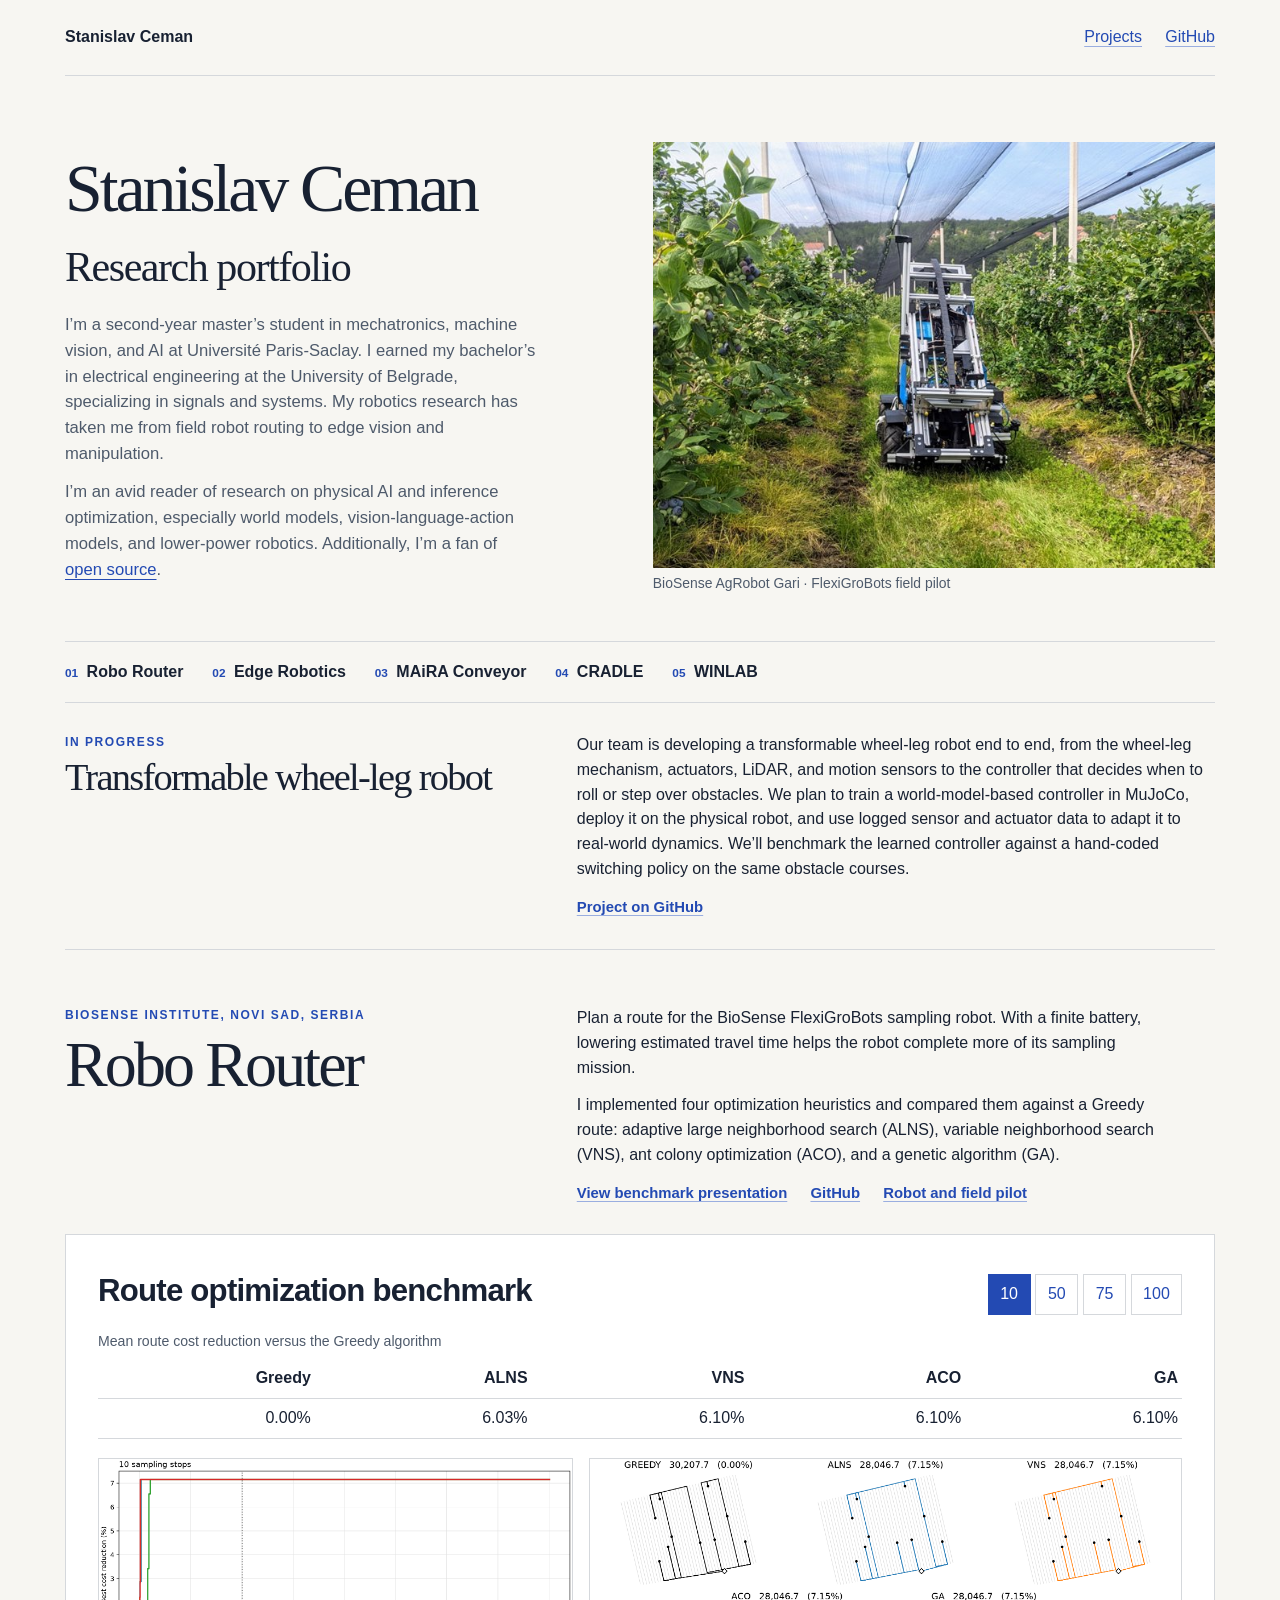
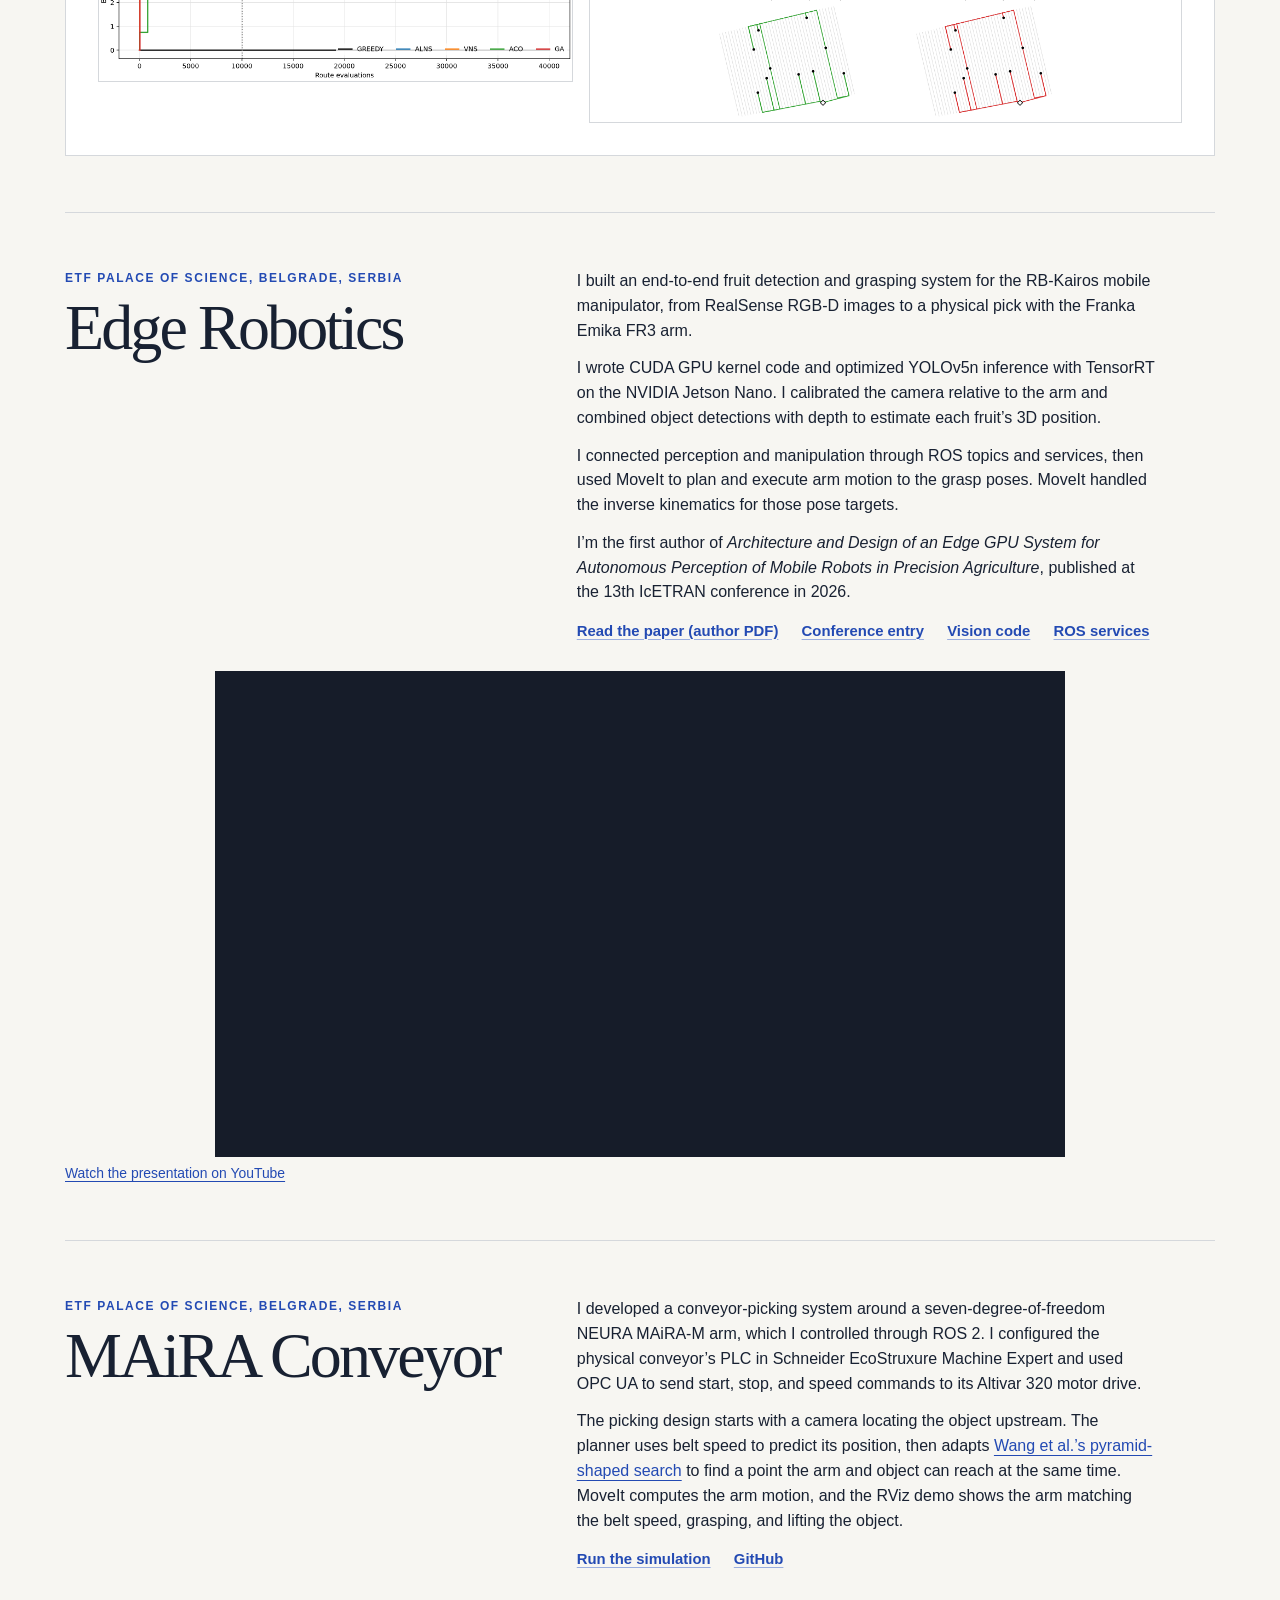
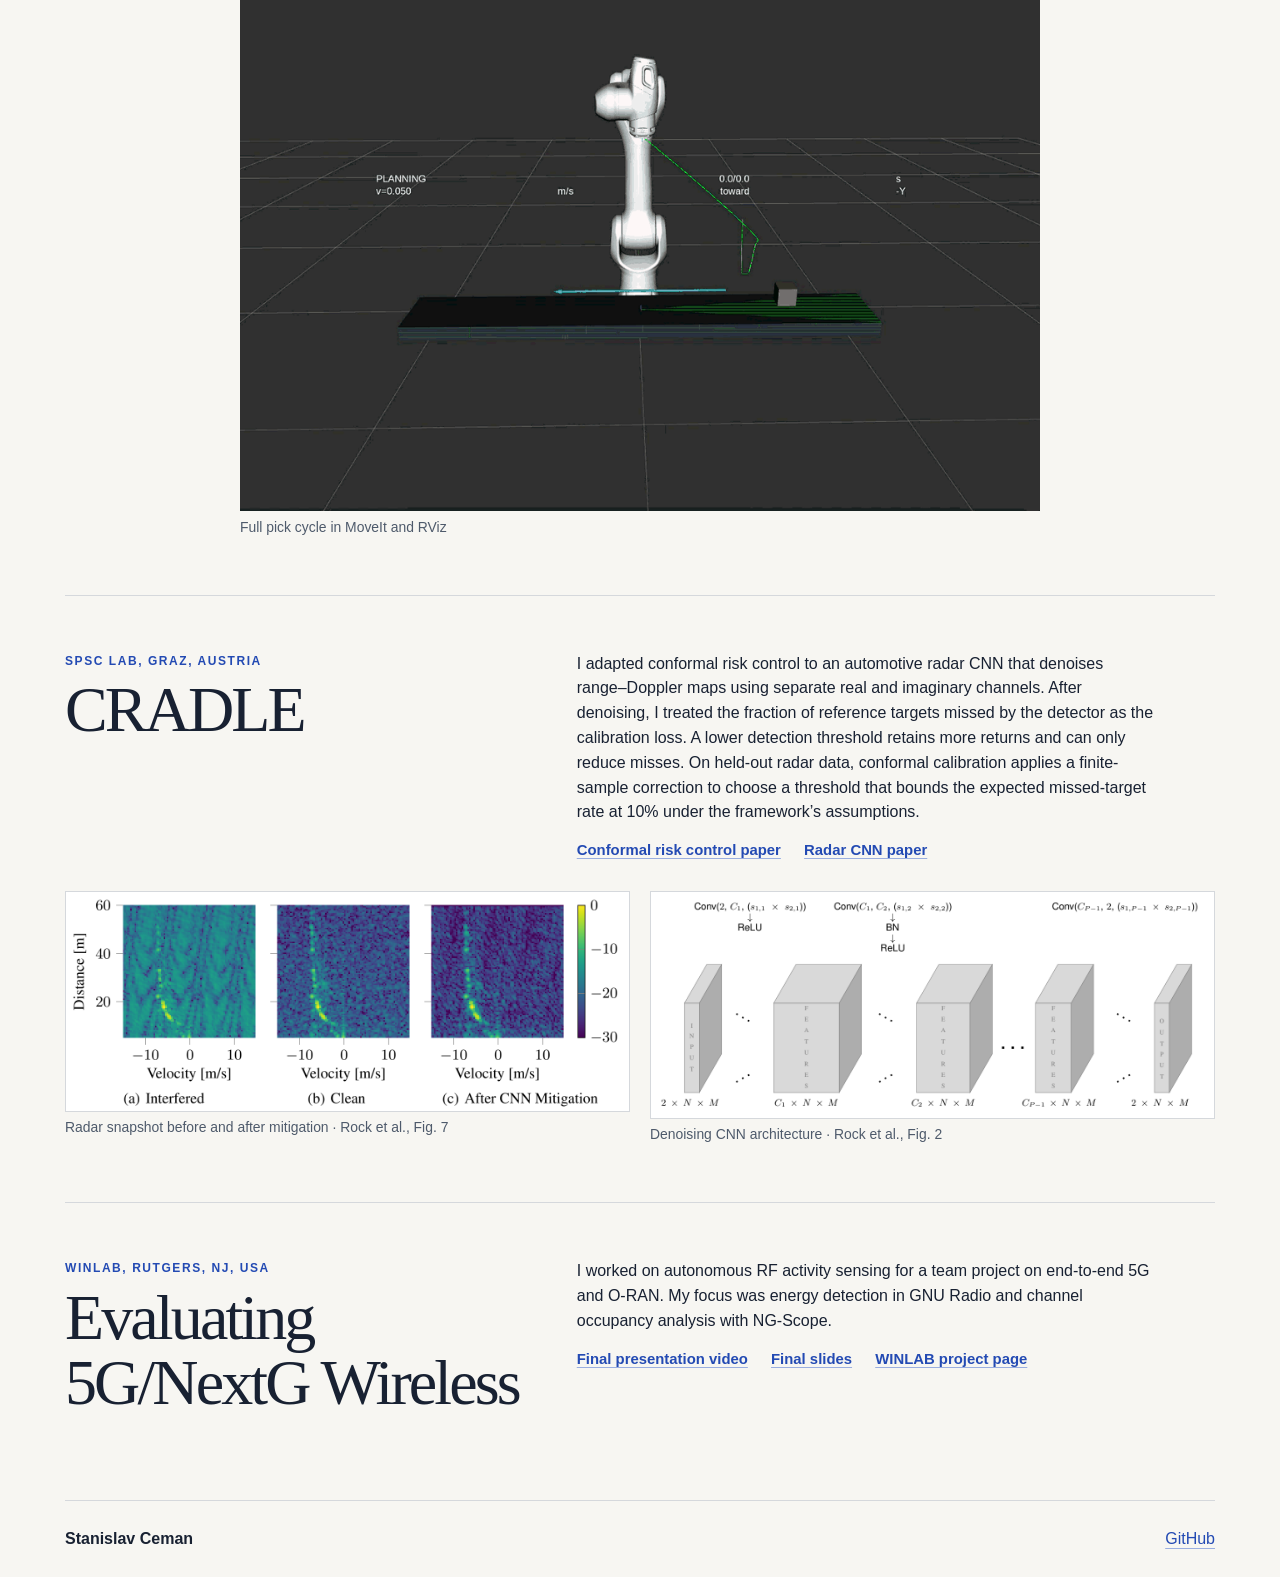
==== index.html @ 32f7a8f3 "Publish research portfolio" ====
<!doctype html>
<html lang="en">
<head><meta charset="utf-8"><meta name="viewport" content="width=device-width,initial-scale=1"><meta name="description" content="Research portfolio of Stanislav Ceman, featuring robotics, edge AI, radar and wireless research."><title>Stanislav Ceman | Research Portfolio</title><link rel="stylesheet" href="style.css"><script defer src="site.js"></script></head>
<body>
<a class="skip" href="#main">Skip to content</a>
<header class="shell mast"><a class="brand" href="./">Stanislav Ceman</a><nav aria-label="Main"><a href="#projects">Projects</a><a href="https://github.com/cemanst">GitHub</a></nav></header>
<main id="main">
<section class="shell hero" id="projects">
<div class="hero-copy">
  <h1>Stanislav Ceman<br><span>Research portfolio</span></h1>
  <p>I’m a second-year master’s student in mechatronics, machine vision, and AI at Université Paris-Saclay. I earned my bachelor’s in electrical engineering at the University of Belgrade, specializing in signals and systems. My robotics research has taken me from field robot routing to edge vision and manipulation.</p>
  <p>I’m an avid reader of research on physical AI and inference optimization, especially world models, vision-language-action models, and lower-power robotics. Additionally, I’m a fan of <a href="https://github.com/cemanst">open source</a>.</p>
</div>
<figure class="hero-photo"><img src="assets/gari.jpg" alt="BioSense AgRobot Gari during the FlexiGroBots field pilot" fetchpriority="high"><figcaption>BioSense AgRobot Gari · FlexiGroBots field pilot</figcaption></figure>
</section>
<nav class="index shell" aria-label="Project index"><a href="#robo-router"><span>01</span> Robo Router</a><a href="#edge"><span>02</span> Edge Robotics</a><a href="#maira"><span>03</span> MAiRA Conveyor</a><a href="#cradle"><span>04</span> CRADLE</a><a href="#winlab"><span>05</span> WINLAB</a></nav>
<section class="shell current-project" aria-labelledby="current-project-title">
  <div><p class="label">In progress</p><h2 id="current-project-title">Transformable wheel-leg robot</h2></div>
  <div>
    <p>Our team is developing a transformable wheel-leg robot end to end, from the wheel-leg mechanism, actuators, LiDAR, and motion sensors to the controller that decides when to roll or step over obstacles. We plan to train a world-model-based controller in MuJoCo, deploy it on the physical robot, and use logged sensor and actuator data to adapt it to real-world dynamics. We’ll benchmark the learned controller against a hand-coded switching policy on the same obstacle courses.</p>
    <div class="links"><a href="https://github.com/cemanst/transformable-wheel-leg-robot">Project on GitHub</a></div>
  </div>
</section>
<section class="shell project" id="robo-router">
<div class="project-head"><div><p class="label">BioSense Institute, Novi Sad, Serbia</p><h2>Robo Router</h2></div><div><p>Plan a route for the BioSense FlexiGroBots sampling robot. With a finite battery, lowering estimated travel time helps the robot complete more of its sampling mission.</p><p>I implemented four optimization heuristics and compared them against a Greedy route: adaptive large neighborhood search (ALNS), variable neighborhood search (VNS), ant colony optimization (ACO), and a genetic algorithm (GA).</p><div class="links"><a href="benchmark.html">View benchmark presentation</a><a href="https://github.com/cemanst/robo-router">GitHub</a><a href="https://flexigrobots-h2020.eu/blog/pilot-3-demonstrator-integration-testing-and-deployments">Robot and field pilot</a></div></div></div>
<div class="benchmark"><div class="benchmark-head"><div><h3>Route optimization benchmark</h3></div><div class="sizes" role="group" aria-label="Number of sampling stops"><button type="button" aria-pressed="true" data-size="10">10</button><button type="button" aria-pressed="false" data-size="50">50</button><button type="button" aria-pressed="false" data-size="75">75</button><button type="button" aria-pressed="false" data-size="100">100</button></div></div>
<table><caption id="bench-caption">Mean route cost reduction versus the Greedy algorithm</caption><thead><tr><th scope="col">Greedy</th><th scope="col">ALNS</th><th scope="col">VNS</th><th scope="col">ACO</th><th scope="col">GA</th></tr></thead><tbody><tr id="bench-values"><td>0.00%</td><td>6.03%</td><td>6.10%</td><td>6.10%</td><td>6.10%</td></tr></tbody></table>
<div class="plots"><figure><a id="convergence-link" href="assets/convergence-10.png"><img id="convergence" src="assets/convergence-10.png" alt="Search convergence for five route planners on a 10-stop instance" loading="lazy"></a></figure><figure><a id="routes-link" href="assets/routes-10.png"><img id="routes" src="assets/routes-10.png" alt="Greedy, ALNS, VNS, ACO and GA route maps for the same 10 stops" loading="lazy"></a></figure></div></div>
</section>
<section class="shell project" id="edge">
<div class="project-head">
  <div><p class="label">ETF Palace of Science, Belgrade, Serbia</p><h2>Edge Robotics</h2></div>
  <div>
    <p>I built an end-to-end fruit detection and grasping system for the RB-Kairos mobile manipulator, from RealSense RGB-D images to a physical pick with the Franka Emika FR3 arm.</p>
    <p>I wrote CUDA GPU kernel code and optimized YOLOv5n inference with TensorRT on the NVIDIA Jetson Nano. I calibrated the camera relative to the arm and combined object detections with depth to estimate each fruit’s 3D position.</p>
    <p>I connected perception and manipulation through ROS topics and services, then used MoveIt to plan and execute arm motion to the grasp poses. MoveIt handled the inverse kinematics for those pose targets.</p>
    <p>I’m the first author of <cite>Architecture and Design of an Edge GPU System for Autonomous Perception of Mobile Robots in Precision Agriculture</cite>, published at the 13th IcETRAN conference in 2026.</p>
    <div class="links"><a href="assets/edge-robotics-icetran-2026.pdf">Read the paper (author PDF)</a><a href="https://www.conf.etran.rs/conference-program/%D1%80%D0%BE-roi-2/">Conference entry</a><a href="https://github.com/cemanst/rbkairos_etf_vision">Vision code</a><a href="https://github.com/cemanst/rbkairos_etf_services">ROS services</a></div>
  </div>
</div>
<div class="video"><iframe loading="lazy" title="Edge Robotics video presentation" src="https://www.youtube-nocookie.com/embed/P250DBi1fgQ" referrerpolicy="strict-origin-when-cross-origin" allow="accelerometer; autoplay; clipboard-write; encrypted-media; gyroscope; picture-in-picture; web-share" allowfullscreen></iframe></div><p class="small"><a href="https://www.youtube.com/watch?v=P250DBi1fgQ">Watch the presentation on YouTube</a></p>
</section>
<section class="shell project" id="maira">
<div class="project-head">
  <div><p class="label">ETF Palace of Science, Belgrade, Serbia</p><h2>MAiRA Conveyor</h2></div>
  <div>
    <p>I developed a conveyor-picking system around a seven-degree-of-freedom NEURA MAiRA-M arm, which I controlled through ROS 2. I configured the physical conveyor’s PLC in Schneider EcoStruxure Machine Expert and used OPC UA to send start, stop, and speed commands to its Altivar 320 motor drive.</p>
    <p>The picking design starts with a camera locating the object upstream. The planner uses belt speed to predict its position, then adapts <a href="https://doi.org/10.1155/2022/5349426">Wang et al.’s pyramid-shaped search</a> to find a point the arm and object can reach at the same time. MoveIt computes the arm motion, and the RViz demo shows the arm matching the belt speed, grasping, and lifting the object.</p>
    <div class="links"><a href="maira.html">Run the simulation</a><a href="https://github.com/cemanst/etf_maira_conveyor">GitHub</a></div>
  </div>
</div>
<figure class="simulation">
  <picture>
    <source media="(prefers-reduced-motion: reduce)" srcset="assets/maira-simulation-still.jpg">
    <img src="assets/maira-simulation.gif" width="960" height="614" alt="RViz recording of the MAiRA arm intercepting, grasping, and lifting a cube from a moving conveyor" loading="lazy">
  </picture>
  <figcaption>Full pick cycle in MoveIt and RViz</figcaption>
</figure>
</section>
<section class="shell project" id="cradle">
<div class="project-head">
  <div><p class="label">SPSC Lab, Graz, Austria</p><h2>CRADLE</h2></div>
  <div>
    <p>I adapted conformal risk control to an automotive radar CNN that denoises range–Doppler maps using separate real and imaginary channels. After denoising, I treated the fraction of reference targets missed by the detector as the calibration loss. A lower detection threshold retains more returns and can only reduce misses. On held-out radar data, conformal calibration applies a finite-sample correction to choose a threshold that bounds the expected missed-target rate at 10% under the framework’s assumptions.</p>
    <div class="links"><a href="https://arxiv.org/abs/2208.02814">Conformal risk control paper</a><a href="https://ml4ad.github.io/files/papers/CNNs%20for%20Interference%20Mitigation%20and%20Denoising%20in%20Automotive%20Radar%20Using%20Real-World%20Data.pdf">Radar CNN paper</a></div>
  </div>
</div>
<div class="cradle">
  <figure><a href="assets/radar-range-doppler.png"><img src="assets/radar-range-doppler.png" alt="Three range–Doppler maps showing a radar snapshot with simulated interference, the clean reference, and CNN mitigation" loading="lazy"></a><figcaption>Radar snapshot before and after mitigation · Rock et al., Fig. 7</figcaption></figure>
  <figure><a href="assets/radar-cnn-architecture.png"><img src="assets/radar-cnn-architecture.png" alt="Convolutional layers mapping a two-channel complex radar input to a two-channel denoised output" loading="lazy"></a><figcaption>Denoising CNN architecture · Rock et al., Fig. 2</figcaption></figure>
</div>
</section>
<section class="shell project" id="winlab">
<div class="project-head"><div><p class="label">WINLAB, Rutgers, NJ, USA</p><h2>Evaluating 5G/NextG Wireless</h2></div><div><p>I worked on autonomous RF activity sensing for a team project on end-to-end 5G and O-RAN. My focus was energy detection in GNU Radio and channel occupancy analysis with NG-Scope.</p><div class="links"><a href="https://www.youtube.com/watch?v=orcctAo1xWI">Final presentation video</a><a href="https://www.orbit-lab.org/raw-attachment/wiki/Other/Summer/2023/OH2023/S02.pdf">Final slides</a><a href="https://www.orbit-lab.org/wiki/Other/Summer/2023/5G6G">WINLAB project page</a></div></div></div>
</section>
</main>
<footer class="shell mast"><a class="brand" href="./">Stanislav Ceman</a><a href="https://github.com/cemanst">GitHub</a></footer>
</body></html>
---- style.css ----
:root{color-scheme:light;--paper:#f7f6f2;--ink:#182132;--muted:#4e5a6b;--line:#d5d8dc;--accent:#234ab3;--white:#fff;font:16px/1.55 Arial,Helvetica,sans-serif}
*{box-sizing:border-box}body{margin:0;background:var(--paper);color:var(--ink)}a{color:var(--accent);text-underline-offset:.22em}a:hover{text-decoration-thickness:2px}a:focus-visible,button:focus-visible{outline:3px solid #bd6a32;outline-offset:4px}img{display:block;width:100%;height:auto}figure,p,h1,h2,h3{margin:0}p+p{margin-top:.8rem}.shell{width:min(1150px,calc(100% - 64px));margin-inline:auto}.skip{position:absolute;top:-6rem}.skip:focus{top:1rem;left:1rem;background:white;padding:1rem;z-index:2}
.mast{min-height:76px;display:flex;align-items:center;justify-content:space-between;border-bottom:1px solid var(--line);gap:1.25rem}.mast nav,.links{display:flex;flex-wrap:wrap;gap:.5rem 1.45rem}.brand{font-weight:700;color:var(--ink);text-decoration:none}.hero{display:grid;grid-template-columns:1fr 1.1fr;gap:clamp(24px,6vw,90px);align-items:center;padding-block:66px 46px}.hero h1,h2{font-family:Georgia,serif;font-weight:400;line-height:1.02;letter-spacing:-.045em}.hero h1{font-size:clamp(2.65rem,5.3vw,5.2rem);margin:0 0 1.2rem}.hero h1 span{font-size:.62em;letter-spacing:-.035em}.hero-copy>p:not(.label){color:var(--muted);font-size:1.04rem;max-width:51ch}.label{text-transform:uppercase;font-size:.75rem;letter-spacing:.13em;font-weight:700;color:var(--accent)}.button{display:inline-block;background:var(--accent);color:white;padding:.75rem 1.1rem;text-decoration:none;margin-top:1.5rem;font-weight:700}.hero-photo img{aspect-ratio:1.32;object-fit:cover;object-position:center}.index{display:flex;flex-wrap:wrap;gap:.6rem 1.8rem;padding-block:1.1rem;border-block:1px solid var(--line)}.index a{text-decoration:none;color:var(--ink);font-weight:700}.index span{font-size:.74rem;color:var(--accent);margin-right:.25rem}
.current-project{display:grid;grid-template-columns:.85fr 1.15fr;gap:1rem 2.5rem;padding-block:30px;border-bottom:1px solid var(--line)}.current-project h2{font-size:clamp(1.65rem,3vw,2.5rem);margin-top:.4rem}.project{padding-block:56px;border-bottom:1px solid var(--line);scroll-margin-top:1rem}.project-head{display:grid;grid-template-columns:.85fr 1.15fr;gap:1rem 2.5rem;margin-bottom:1.8rem}.project-head>div:nth-child(2)>p{max-width:65ch}.project-head h2,.guide h1{font-size:clamp(2.5rem,5vw,4.75rem);margin-top:.45rem}.links{margin-top:.9rem;font-weight:700;font-size:.93rem}.benchmark{background:var(--white);border:1px solid var(--line);padding:clamp(12px,3vw,32px)}.benchmark-head{display:flex;justify-content:space-between;align-items:end;flex-wrap:wrap;gap:.9rem}.benchmark h3{font-size:clamp(1.35rem,2.5vw,1.95rem);letter-spacing:-.025em}.sizes{display:flex;flex-wrap:wrap;gap:.3rem}.sizes button{font:inherit;color:var(--accent);border:1px solid var(--line);background:white;padding:.45rem .7rem;min-width:43px;cursor:pointer}.sizes button[aria-pressed=true]{background:var(--accent);color:white;border-color:var(--accent)}
table{border-collapse:collapse;width:100%;text-align:right;font-variant-numeric:tabular-nums;margin:1rem 0 .4rem}caption{text-align:left;color:var(--muted);font-size:.88rem;margin-bottom:.35rem}td,th{padding:.45rem .25rem;border-bottom:1px solid var(--line);width:20%}.plots{display:grid;grid-template-columns:1fr 1.25fr;gap:1rem;margin-top:1.15rem;align-items:start}.plots img{border:1px solid var(--line)}figcaption,.small{color:var(--muted);font-size:.87rem;margin-top:.35rem}.video{aspect-ratio:16/9;max-width:850px;margin-inline:auto;background:#161c29}.video iframe{width:100%;height:100%;border:0}.simulation{max-width:800px;margin-inline:auto}.cradle{display:grid;grid-template-columns:1fr 1fr;gap:1.25rem}.cradle img{border:1px solid var(--line);background:white}.cradle figure a{display:block}.guide{max-width:810px;padding-block:3rem}.guide h1{font-family:Georgia,serif;font-weight:400;letter-spacing:-.04em;line-height:1.06;margin-bottom:1rem}.guide h2{font:700 1.3rem/1.25 Arial,sans-serif;margin:2rem 0 .6rem}.guide pre{background:#19243a;color:white;padding:1rem;overflow:auto;font-size:.86rem;line-height:1.55}.guide li+li{margin-top:.35rem}footer.mast{border:0}
@media(max-width:740px){.shell{width:calc(100% - 36px)}.hero,.current-project,.project-head,.plots,.cradle{grid-template-columns:1fr}.hero{padding-block:36px 27px}.project{padding-block:38px}}
.slide-viewer{max-width:1040px;padding-block:2rem}.slide-viewer h1{font-family:Georgia,serif;font-size:clamp(1.85rem,5vw,3rem);font-weight:400;margin-bottom:1rem}.slide-viewer img{border:1px solid var(--line);background:white}.slide-controls{display:flex;align-items:center;justify-content:space-between;gap:.5rem}.slide-controls button{font:inherit;background:white;color:var(--accent);border:1px solid var(--line);padding:.5rem .75rem;cursor:pointer}.slide-controls button:disabled{color:var(--muted);cursor:default;opacity:.6}

.links a,.mast nav a,footer.mast>a:not(.brand){text-decoration-thickness:1px;text-decoration-color:#9aaee0}.links a:hover,.mast nav a:hover,footer.mast>a:not(.brand):hover{text-decoration-color:currentColor}
@media(max-width:740px){.links{column-gap:1.15rem;row-gap:.15rem}.links a{padding-block:.3rem}}
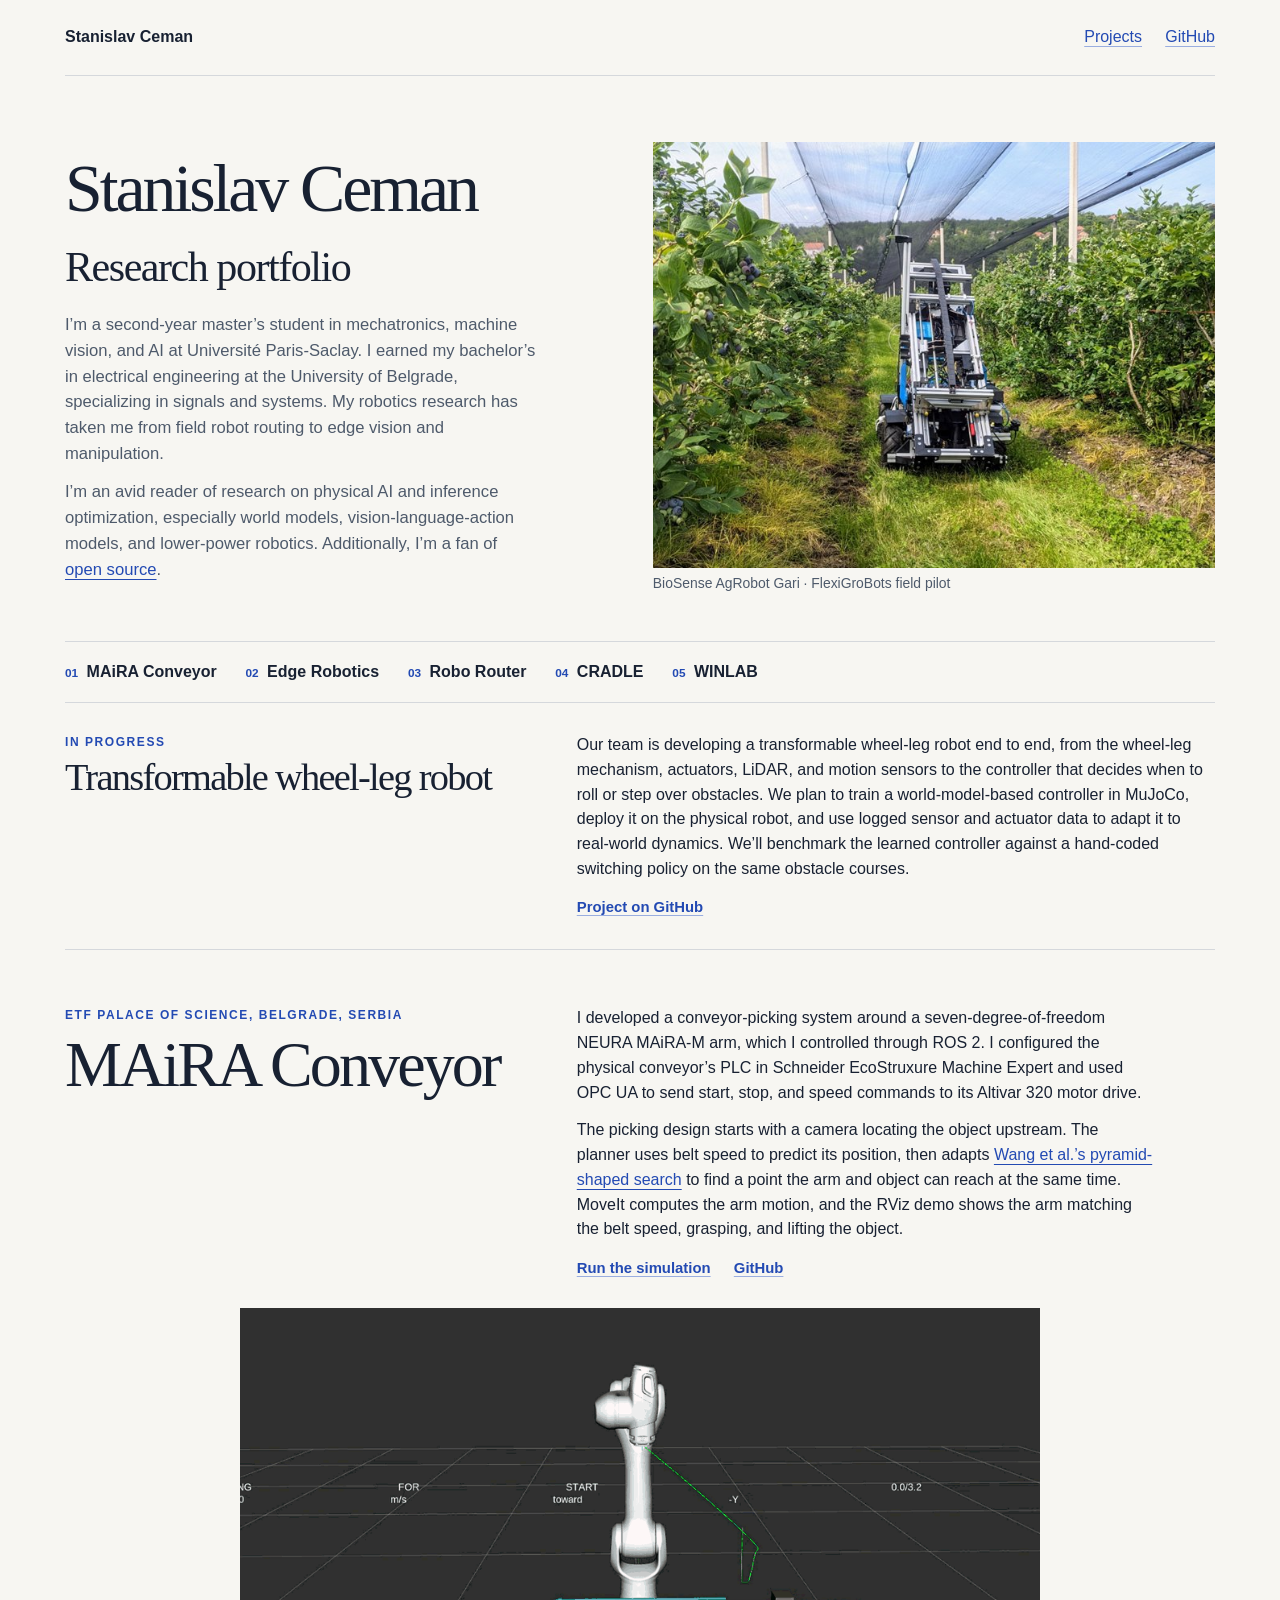
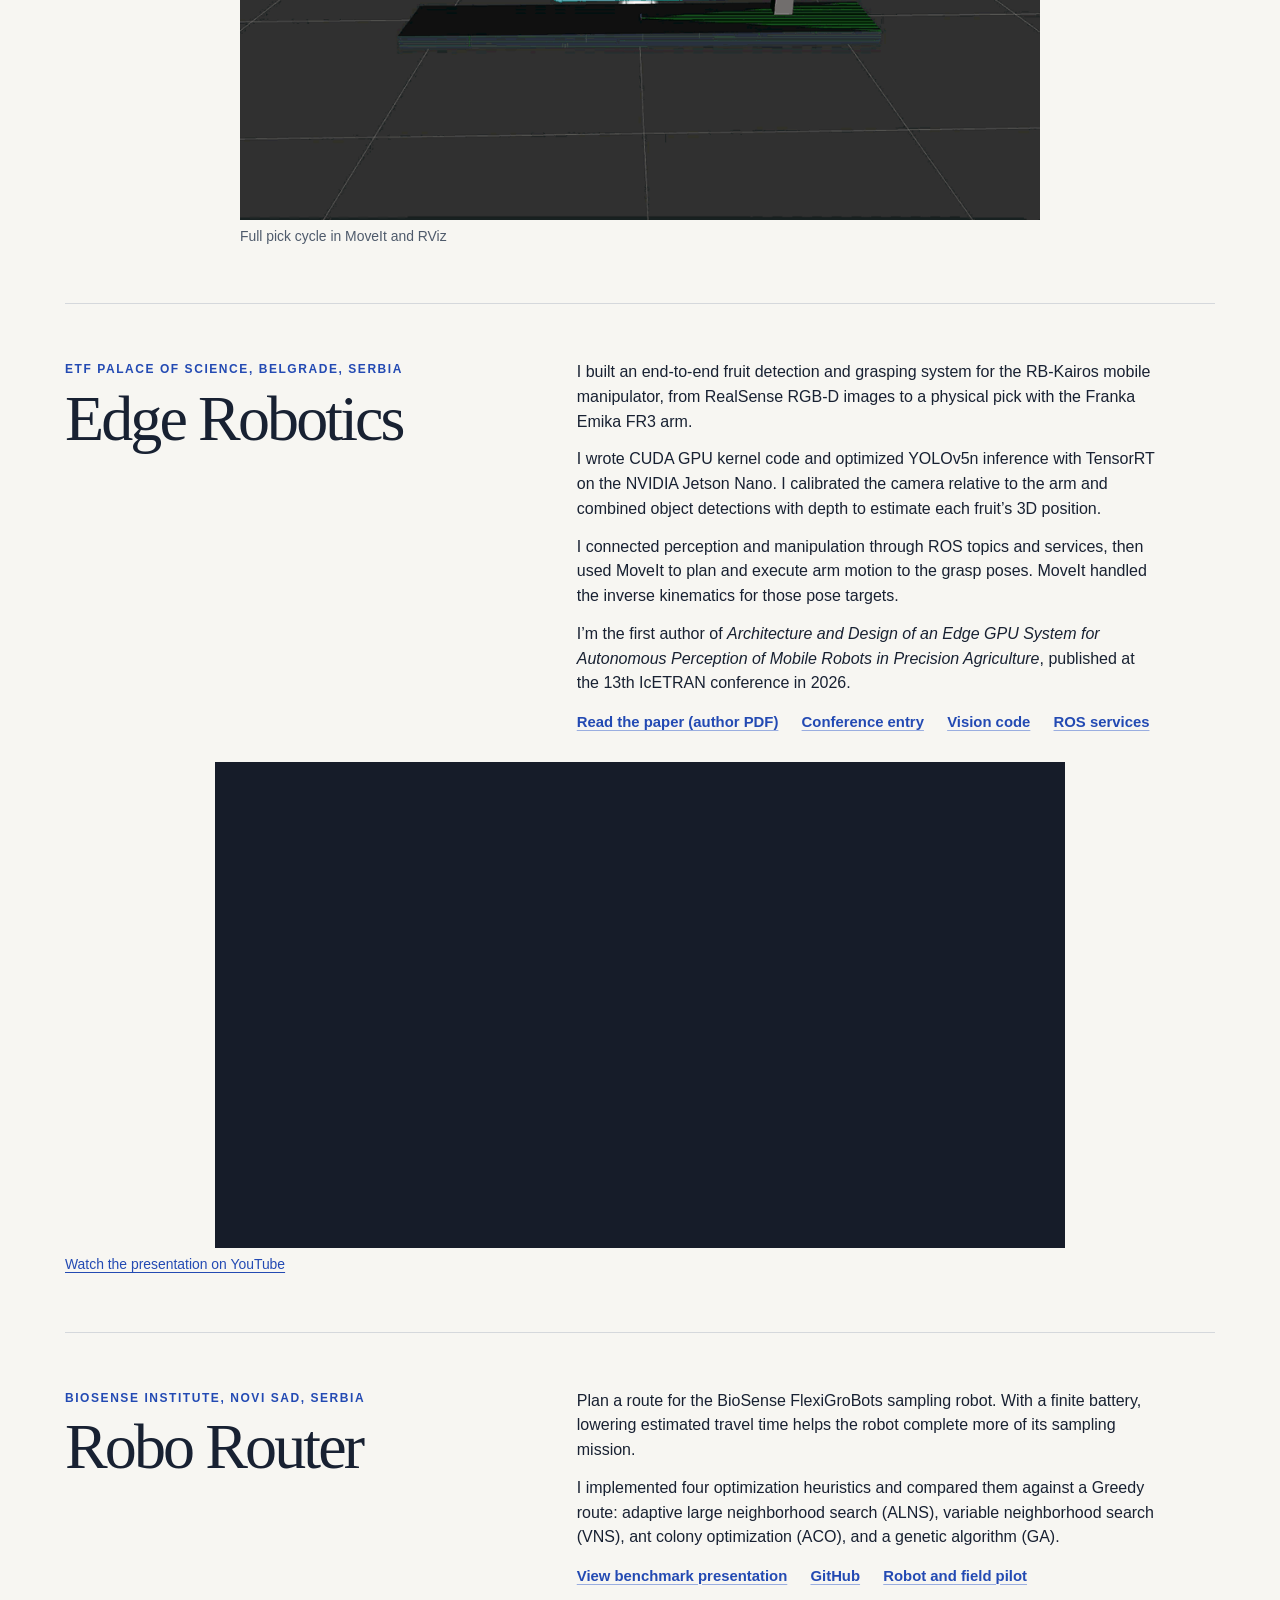
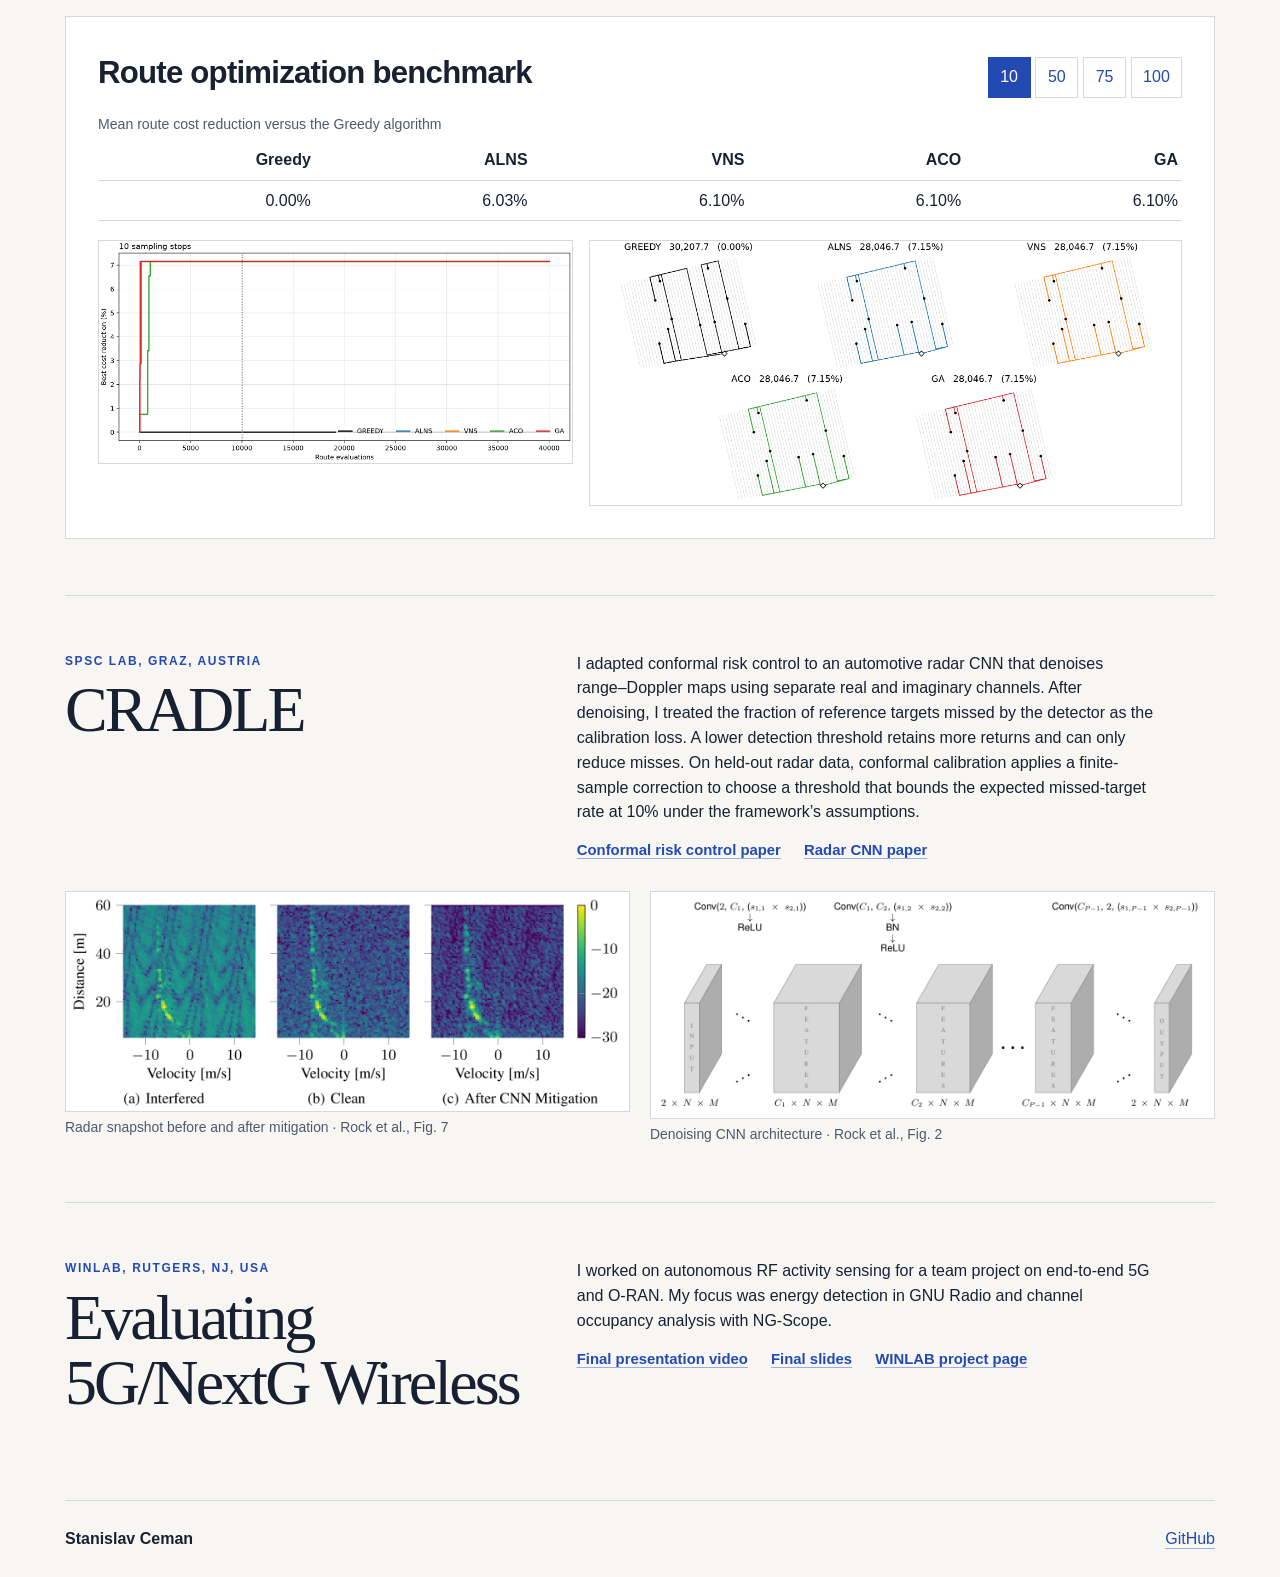
==== commit f162d2f6: "Swap MAiRA and Robo Router in the project order" ====
--- a/index.html
+++ b/index.html
@@ -13,32 +13,13 @@
 </div>
 <figure class="hero-photo"><img src="assets/gari.jpg" alt="BioSense AgRobot Gari during the FlexiGroBots field pilot" fetchpriority="high"><figcaption>BioSense AgRobot Gari · FlexiGroBots field pilot</figcaption></figure>
 </section>
-<nav class="index shell" aria-label="Project index"><a href="#robo-router"><span>01</span> Robo Router</a><a href="#edge"><span>02</span> Edge Robotics</a><a href="#maira"><span>03</span> MAiRA Conveyor</a><a href="#cradle"><span>04</span> CRADLE</a><a href="#winlab"><span>05</span> WINLAB</a></nav>
+<nav class="index shell" aria-label="Project index"><a href="#maira"><span>01</span> MAiRA Conveyor</a><a href="#edge"><span>02</span> Edge Robotics</a><a href="#robo-router"><span>03</span> Robo Router</a><a href="#cradle"><span>04</span> CRADLE</a><a href="#winlab"><span>05</span> WINLAB</a></nav>
 <section class="shell current-project" aria-labelledby="current-project-title">
   <div><p class="label">In progress</p><h2 id="current-project-title">Transformable wheel-leg robot</h2></div>
   <div>
     <p>Our team is developing a transformable wheel-leg robot end to end, from the wheel-leg mechanism, actuators, LiDAR, and motion sensors to the controller that decides when to roll or step over obstacles. We plan to train a world-model-based controller in MuJoCo, deploy it on the physical robot, and use logged sensor and actuator data to adapt it to real-world dynamics. We’ll benchmark the learned controller against a hand-coded switching policy on the same obstacle courses.</p>
     <div class="links"><a href="https://github.com/cemanst/transformable-wheel-leg-robot">Project on GitHub</a></div>
   </div>
-</section>
-<section class="shell project" id="robo-router">
-<div class="project-head"><div><p class="label">BioSense Institute, Novi Sad, Serbia</p><h2>Robo Router</h2></div><div><p>Plan a route for the BioSense FlexiGroBots sampling robot. With a finite battery, lowering estimated travel time helps the robot complete more of its sampling mission.</p><p>I implemented four optimization heuristics and compared them against a Greedy route: adaptive large neighborhood search (ALNS), variable neighborhood search (VNS), ant colony optimization (ACO), and a genetic algorithm (GA).</p><div class="links"><a href="benchmark.html">View benchmark presentation</a><a href="https://github.com/cemanst/robo-router">GitHub</a><a href="https://flexigrobots-h2020.eu/blog/pilot-3-demonstrator-integration-testing-and-deployments">Robot and field pilot</a></div></div></div>
-<div class="benchmark"><div class="benchmark-head"><div><h3>Route optimization benchmark</h3></div><div class="sizes" role="group" aria-label="Number of sampling stops"><button type="button" aria-pressed="true" data-size="10">10</button><button type="button" aria-pressed="false" data-size="50">50</button><button type="button" aria-pressed="false" data-size="75">75</button><button type="button" aria-pressed="false" data-size="100">100</button></div></div>
-<table><caption id="bench-caption">Mean route cost reduction versus the Greedy algorithm</caption><thead><tr><th scope="col">Greedy</th><th scope="col">ALNS</th><th scope="col">VNS</th><th scope="col">ACO</th><th scope="col">GA</th></tr></thead><tbody><tr id="bench-values"><td>0.00%</td><td>6.03%</td><td>6.10%</td><td>6.10%</td><td>6.10%</td></tr></tbody></table>
-<div class="plots"><figure><a id="convergence-link" href="assets/convergence-10.png"><img id="convergence" src="assets/convergence-10.png" alt="Search convergence for five route planners on a 10-stop instance" loading="lazy"></a></figure><figure><a id="routes-link" href="assets/routes-10.png"><img id="routes" src="assets/routes-10.png" alt="Greedy, ALNS, VNS, ACO and GA route maps for the same 10 stops" loading="lazy"></a></figure></div></div>
-</section>
-<section class="shell project" id="edge">
-<div class="project-head">
-  <div><p class="label">ETF Palace of Science, Belgrade, Serbia</p><h2>Edge Robotics</h2></div>
-  <div>
-    <p>I built an end-to-end fruit detection and grasping system for the RB-Kairos mobile manipulator, from RealSense RGB-D images to a physical pick with the Franka Emika FR3 arm.</p>
-    <p>I wrote CUDA GPU kernel code and optimized YOLOv5n inference with TensorRT on the NVIDIA Jetson Nano. I calibrated the camera relative to the arm and combined object detections with depth to estimate each fruit’s 3D position.</p>
-    <p>I connected perception and manipulation through ROS topics and services, then used MoveIt to plan and execute arm motion to the grasp poses. MoveIt handled the inverse kinematics for those pose targets.</p>
-    <p>I’m the first author of <cite>Architecture and Design of an Edge GPU System for Autonomous Perception of Mobile Robots in Precision Agriculture</cite>, published at the 13th IcETRAN conference in 2026.</p>
-    <div class="links"><a href="assets/edge-robotics-icetran-2026.pdf">Read the paper (author PDF)</a><a href="https://www.conf.etran.rs/conference-program/%D1%80%D0%BE-roi-2/">Conference entry</a><a href="https://github.com/cemanst/rbkairos_etf_vision">Vision code</a><a href="https://github.com/cemanst/rbkairos_etf_services">ROS services</a></div>
-  </div>
-</div>
-<div class="video"><iframe loading="lazy" title="Edge Robotics video presentation" src="https://www.youtube-nocookie.com/embed/P250DBi1fgQ" referrerpolicy="strict-origin-when-cross-origin" allow="accelerometer; autoplay; clipboard-write; encrypted-media; gyroscope; picture-in-picture; web-share" allowfullscreen></iframe></div><p class="small"><a href="https://www.youtube.com/watch?v=P250DBi1fgQ">Watch the presentation on YouTube</a></p>
 </section>
 <section class="shell project" id="maira">
 <div class="project-head">
@@ -56,6 +37,25 @@
   </picture>
   <figcaption>Full pick cycle in MoveIt and RViz</figcaption>
 </figure>
+</section>
+<section class="shell project" id="edge">
+<div class="project-head">
+  <div><p class="label">ETF Palace of Science, Belgrade, Serbia</p><h2>Edge Robotics</h2></div>
+  <div>
+    <p>I built an end-to-end fruit detection and grasping system for the RB-Kairos mobile manipulator, from RealSense RGB-D images to a physical pick with the Franka Emika FR3 arm.</p>
+    <p>I wrote CUDA GPU kernel code and optimized YOLOv5n inference with TensorRT on the NVIDIA Jetson Nano. I calibrated the camera relative to the arm and combined object detections with depth to estimate each fruit’s 3D position.</p>
+    <p>I connected perception and manipulation through ROS topics and services, then used MoveIt to plan and execute arm motion to the grasp poses. MoveIt handled the inverse kinematics for those pose targets.</p>
+    <p>I’m the first author of <cite>Architecture and Design of an Edge GPU System for Autonomous Perception of Mobile Robots in Precision Agriculture</cite>, published at the 13th IcETRAN conference in 2026.</p>
+    <div class="links"><a href="assets/edge-robotics-icetran-2026.pdf">Read the paper (author PDF)</a><a href="https://www.conf.etran.rs/conference-program/%D1%80%D0%BE-roi-2/">Conference entry</a><a href="https://github.com/cemanst/rbkairos_etf_vision">Vision code</a><a href="https://github.com/cemanst/rbkairos_etf_services">ROS services</a></div>
+  </div>
+</div>
+<div class="video"><iframe loading="lazy" title="Edge Robotics video presentation" src="https://www.youtube-nocookie.com/embed/P250DBi1fgQ" referrerpolicy="strict-origin-when-cross-origin" allow="accelerometer; autoplay; clipboard-write; encrypted-media; gyroscope; picture-in-picture; web-share" allowfullscreen></iframe></div><p class="small"><a href="https://www.youtube.com/watch?v=P250DBi1fgQ">Watch the presentation on YouTube</a></p>
+</section>
+<section class="shell project" id="robo-router">
+<div class="project-head"><div><p class="label">BioSense Institute, Novi Sad, Serbia</p><h2>Robo Router</h2></div><div><p>Plan a route for the BioSense FlexiGroBots sampling robot. With a finite battery, lowering estimated travel time helps the robot complete more of its sampling mission.</p><p>I implemented four optimization heuristics and compared them against a Greedy route: adaptive large neighborhood search (ALNS), variable neighborhood search (VNS), ant colony optimization (ACO), and a genetic algorithm (GA).</p><div class="links"><a href="benchmark.html">View benchmark presentation</a><a href="https://github.com/cemanst/robo-router">GitHub</a><a href="https://flexigrobots-h2020.eu/blog/pilot-3-demonstrator-integration-testing-and-deployments">Robot and field pilot</a></div></div></div>
+<div class="benchmark"><div class="benchmark-head"><div><h3>Route optimization benchmark</h3></div><div class="sizes" role="group" aria-label="Number of sampling stops"><button type="button" aria-pressed="true" data-size="10">10</button><button type="button" aria-pressed="false" data-size="50">50</button><button type="button" aria-pressed="false" data-size="75">75</button><button type="button" aria-pressed="false" data-size="100">100</button></div></div>
+<table><caption id="bench-caption">Mean route cost reduction versus the Greedy algorithm</caption><thead><tr><th scope="col">Greedy</th><th scope="col">ALNS</th><th scope="col">VNS</th><th scope="col">ACO</th><th scope="col">GA</th></tr></thead><tbody><tr id="bench-values"><td>0.00%</td><td>6.03%</td><td>6.10%</td><td>6.10%</td><td>6.10%</td></tr></tbody></table>
+<div class="plots"><figure><a id="convergence-link" href="assets/convergence-10.png"><img id="convergence" src="assets/convergence-10.png" alt="Search convergence for five route planners on a 10-stop instance" loading="lazy"></a></figure><figure><a id="routes-link" href="assets/routes-10.png"><img id="routes" src="assets/routes-10.png" alt="Greedy, ALNS, VNS, ACO and GA route maps for the same 10 stops" loading="lazy"></a></figure></div></div>
 </section>
 <section class="shell project" id="cradle">
 <div class="project-head">
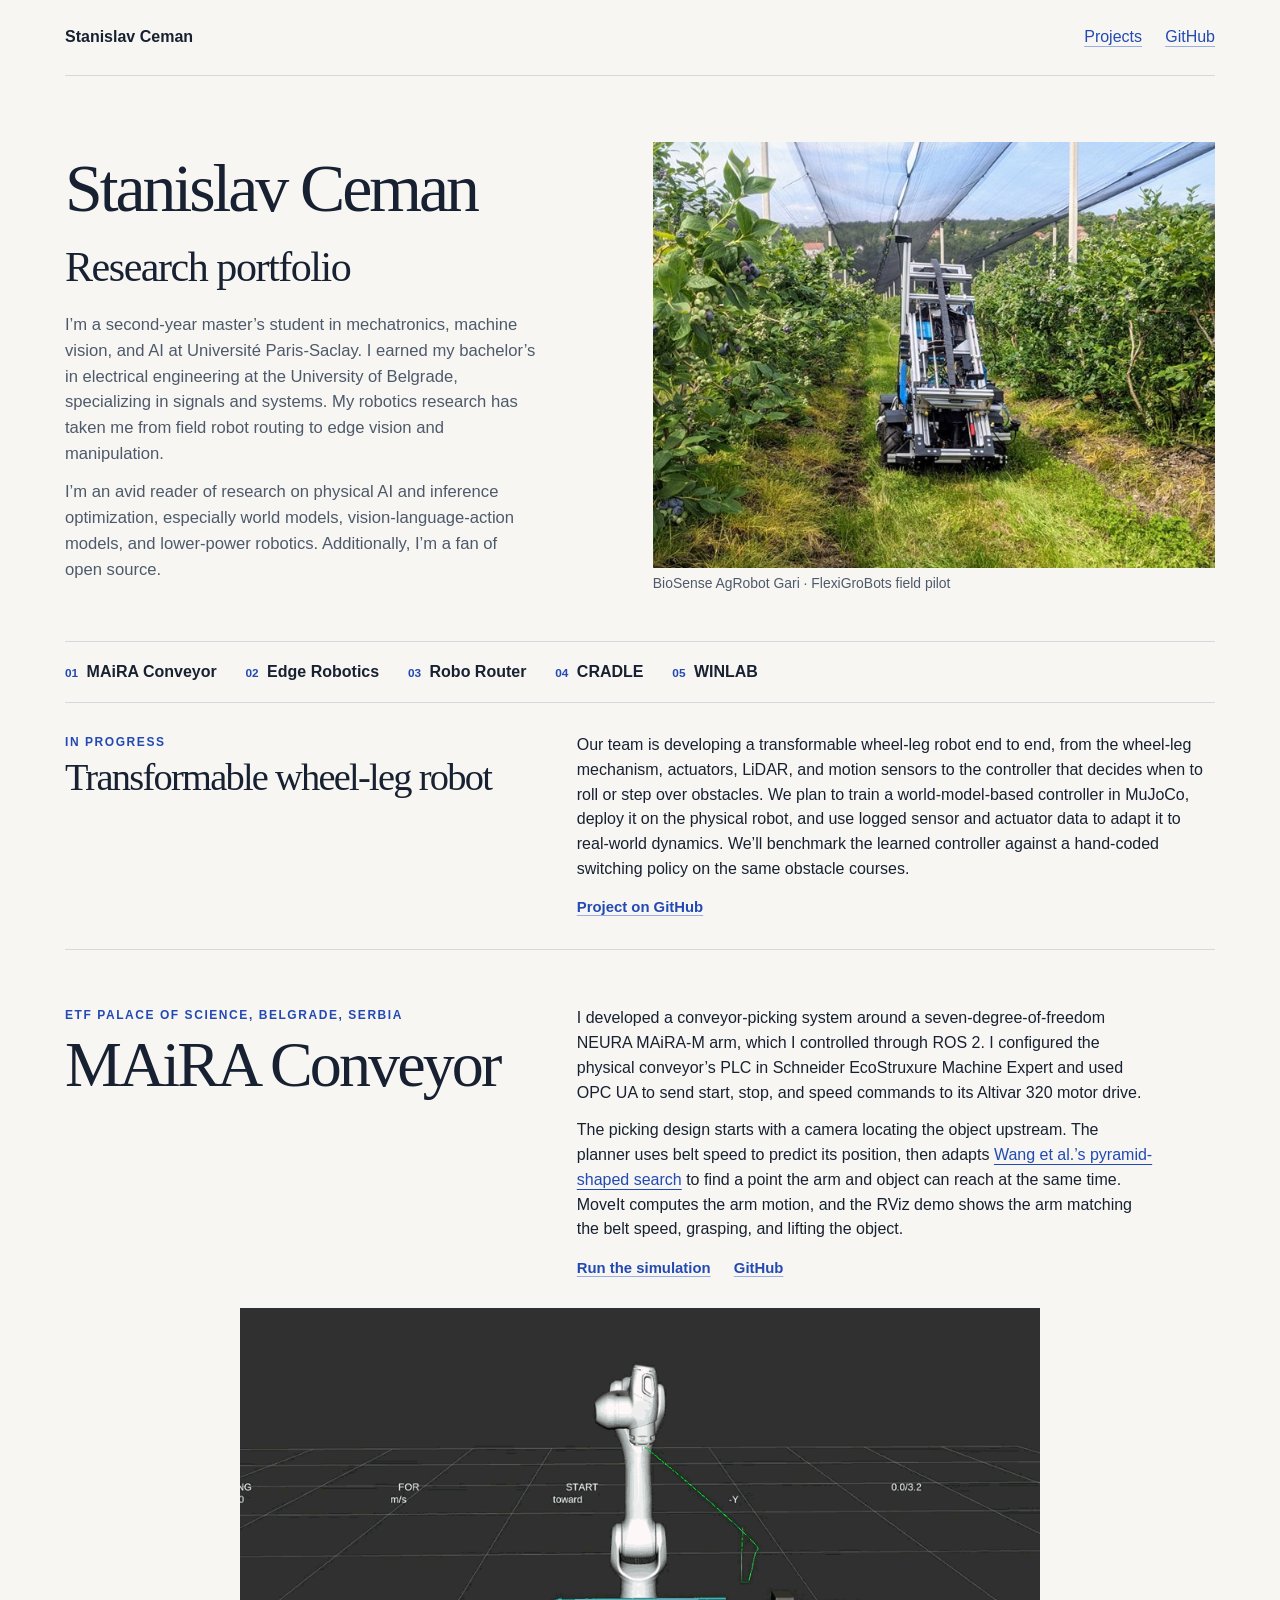
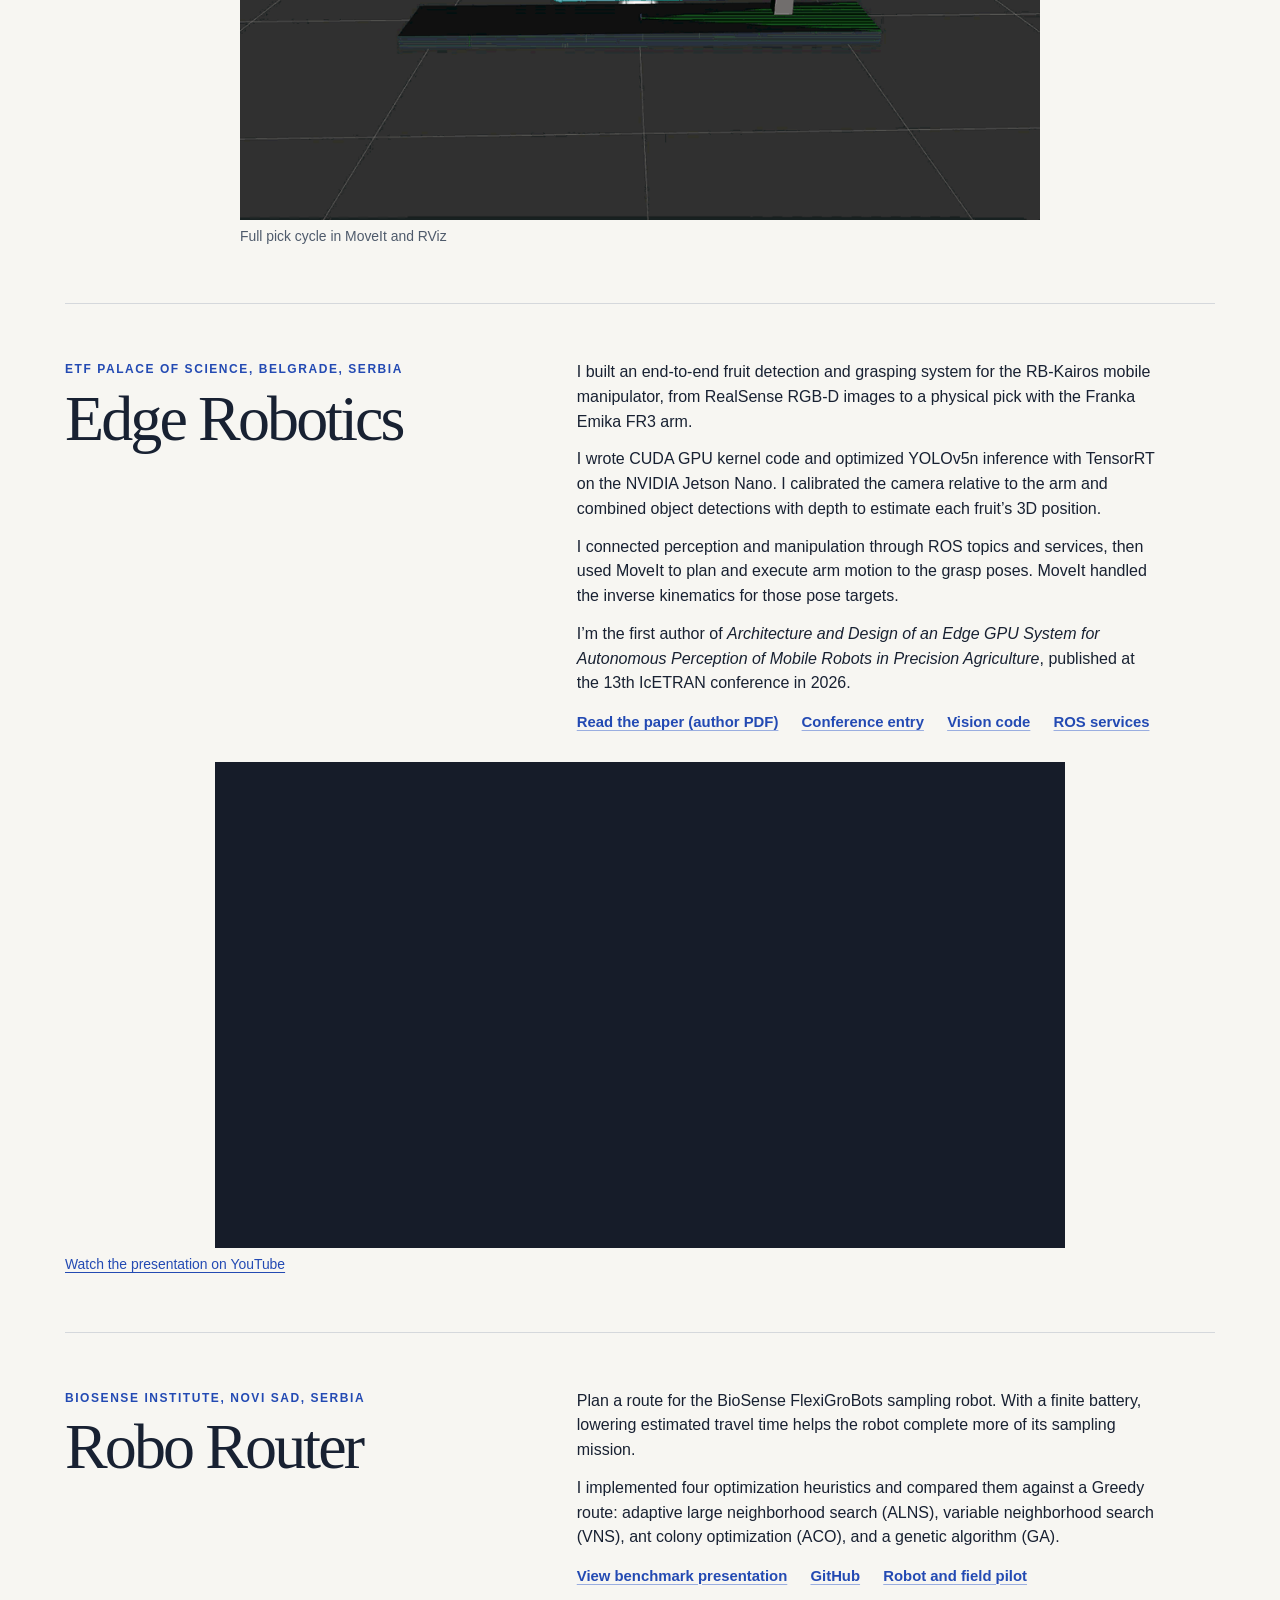
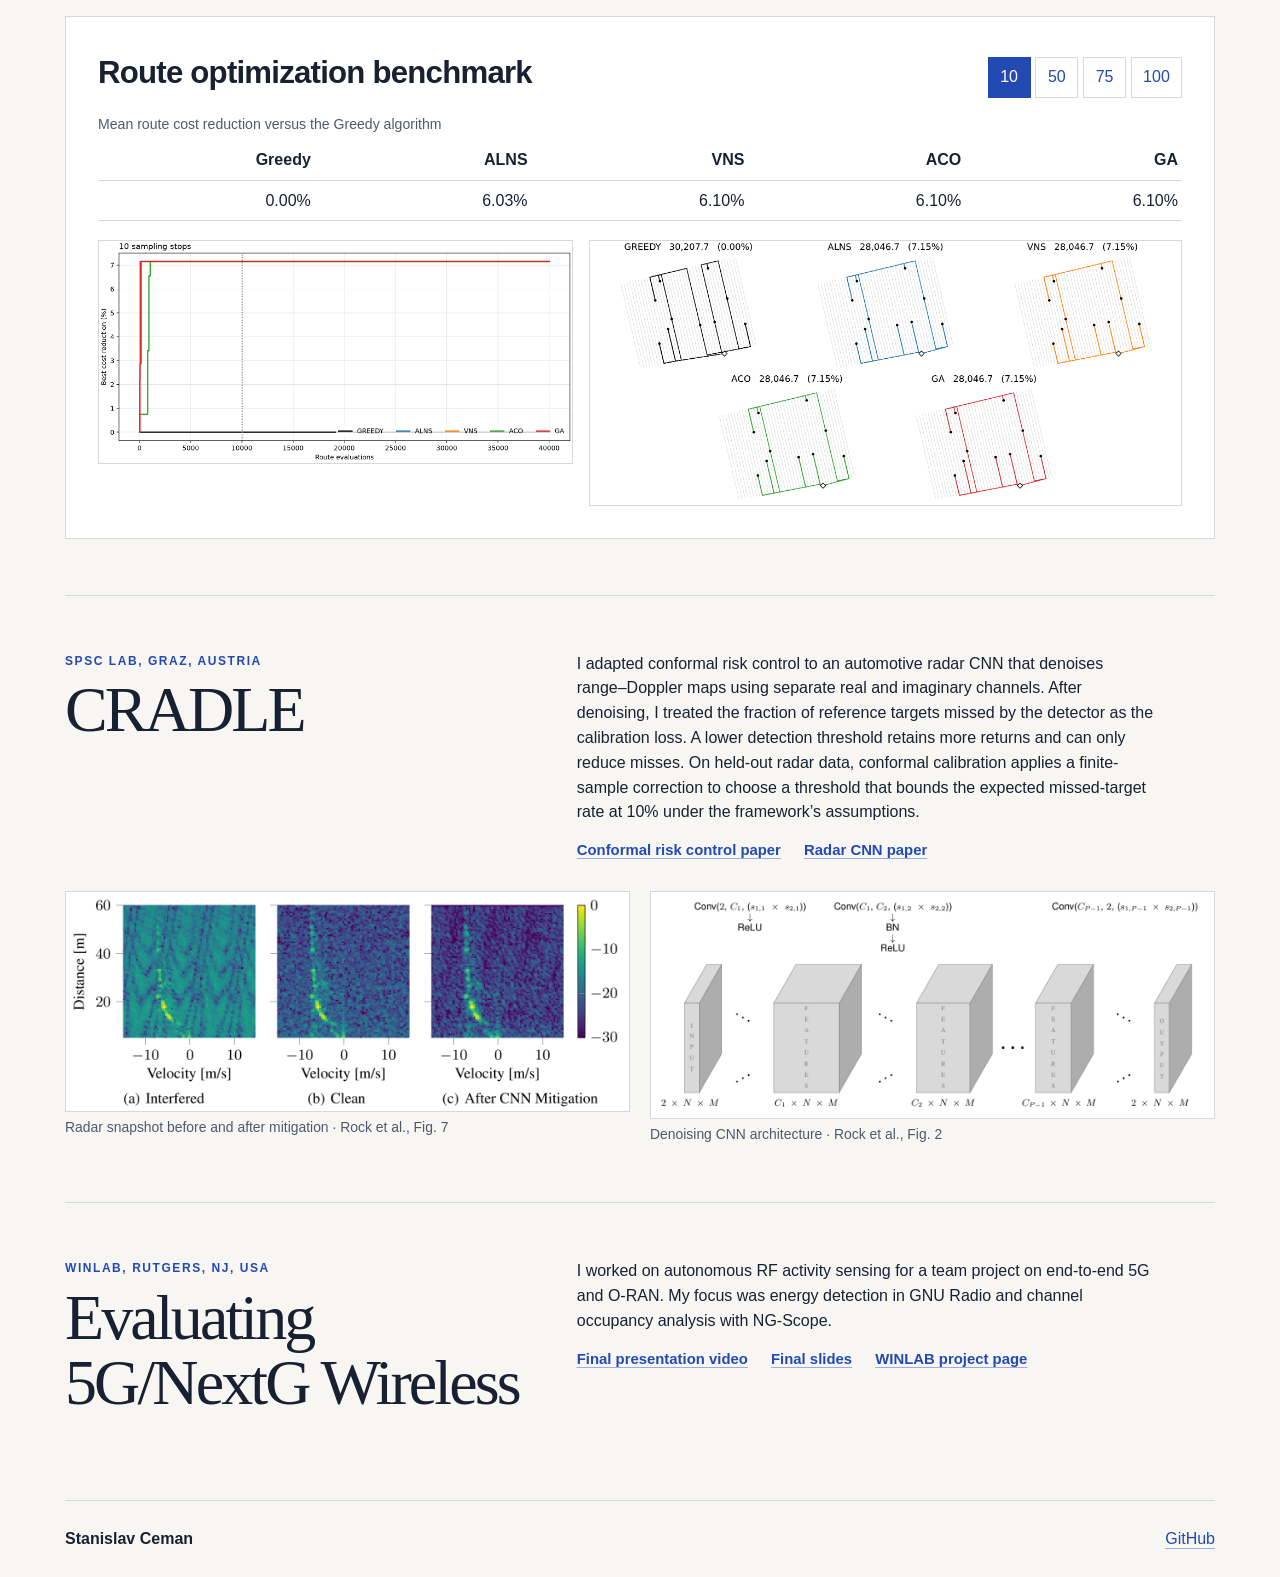
==== commit 445f90f9: "Remove link from open source introduction" ====
--- a/index.html
+++ b/index.html
@@ -9,7 +9,7 @@
 <div class="hero-copy">
   <h1>Stanislav Ceman<br><span>Research portfolio</span></h1>
   <p>I’m a second-year master’s student in mechatronics, machine vision, and AI at Université Paris-Saclay. I earned my bachelor’s in electrical engineering at the University of Belgrade, specializing in signals and systems. My robotics research has taken me from field robot routing to edge vision and manipulation.</p>
-  <p>I’m an avid reader of research on physical AI and inference optimization, especially world models, vision-language-action models, and lower-power robotics. Additionally, I’m a fan of <a href="https://github.com/cemanst">open source</a>.</p>
+  <p>I’m an avid reader of research on physical AI and inference optimization, especially world models, vision-language-action models, and lower-power robotics. Additionally, I’m a fan of open source.</p>
 </div>
 <figure class="hero-photo"><img src="assets/gari.jpg" alt="BioSense AgRobot Gari during the FlexiGroBots field pilot" fetchpriority="high"><figcaption>BioSense AgRobot Gari · FlexiGroBots field pilot</figcaption></figure>
 </section>
